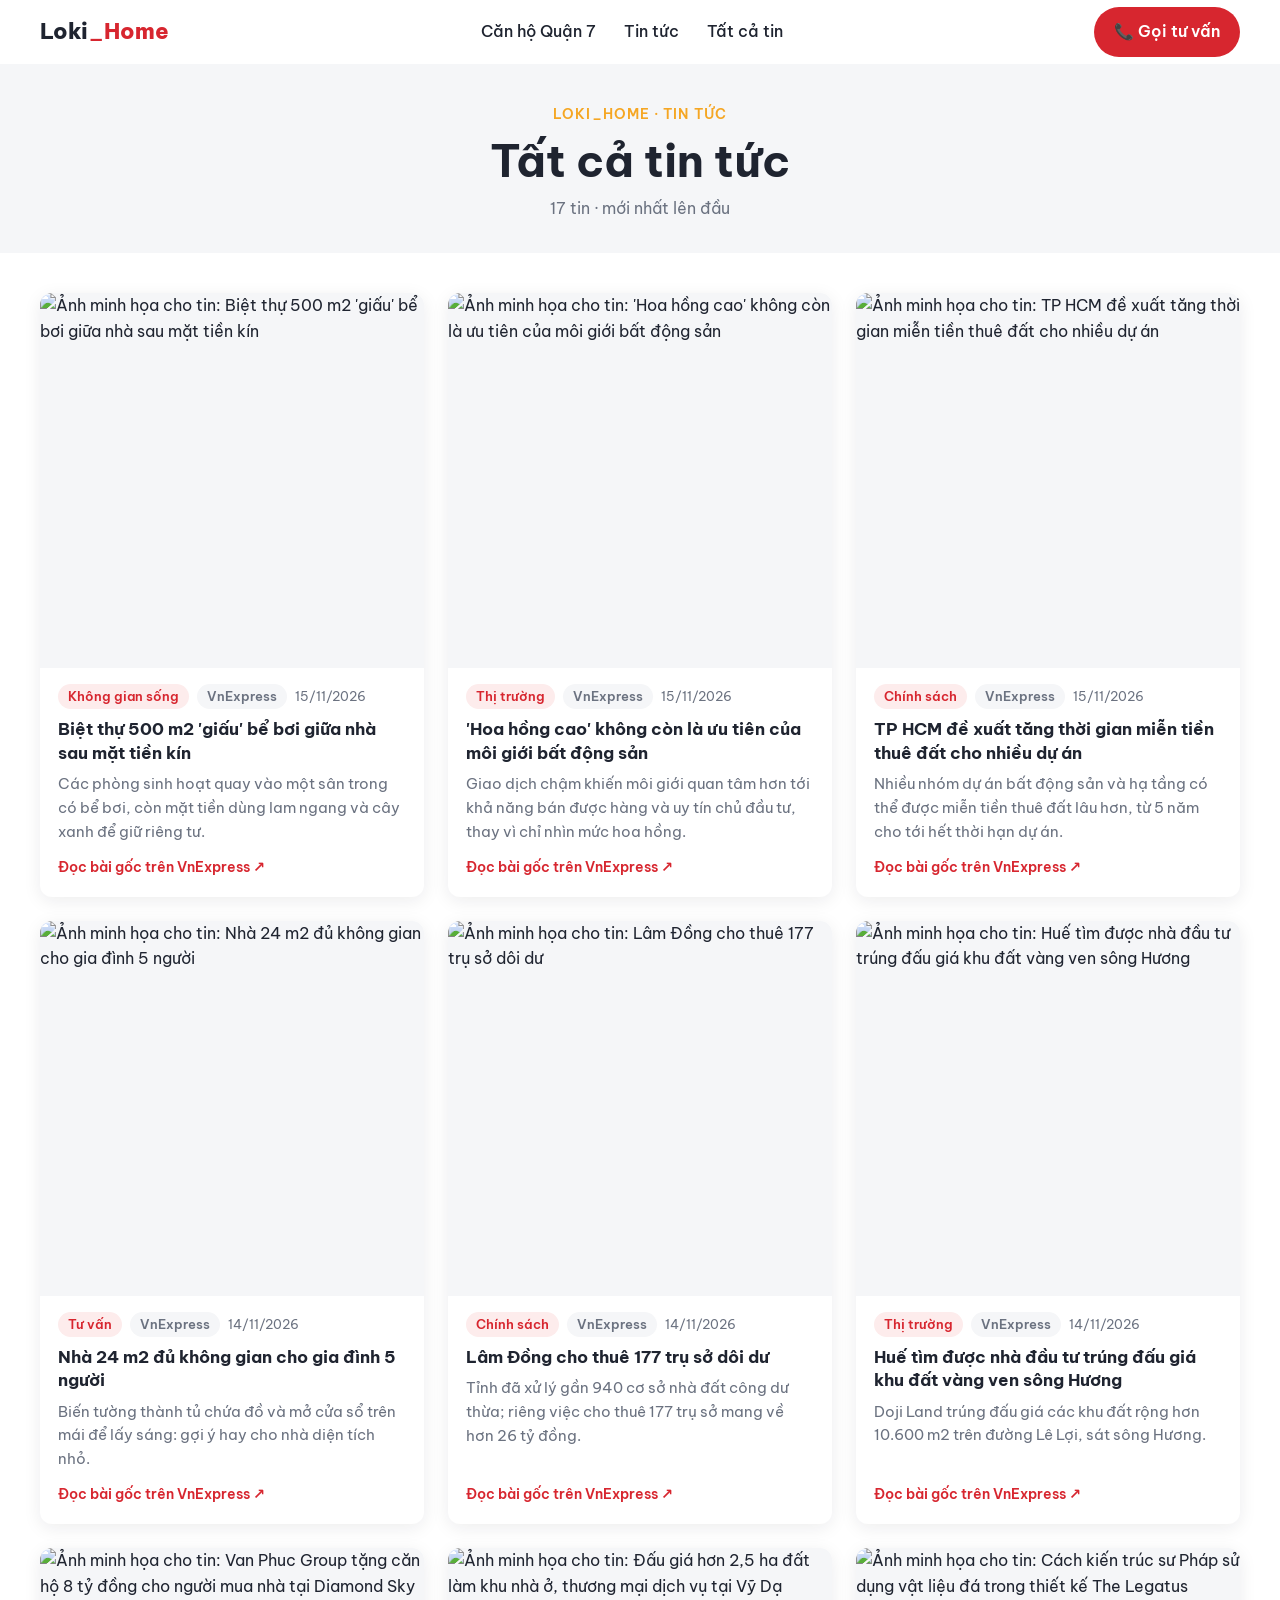
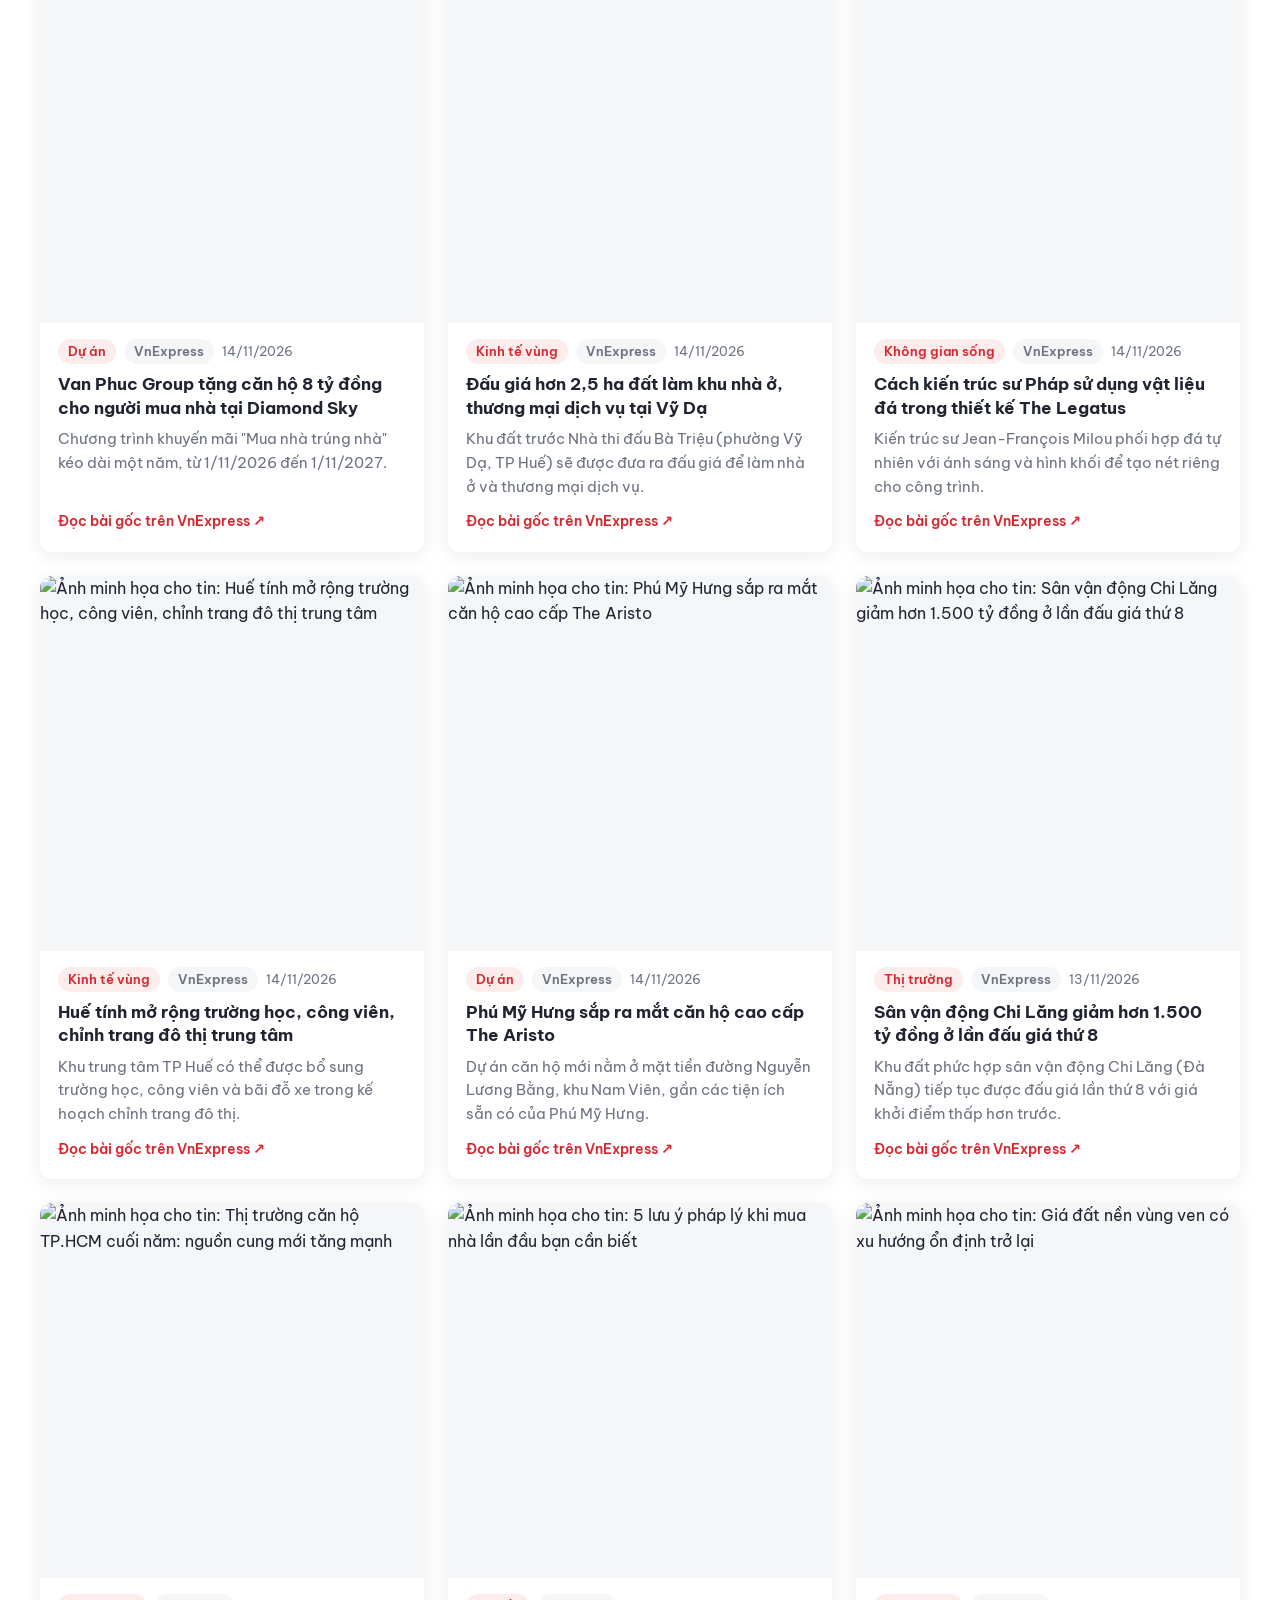
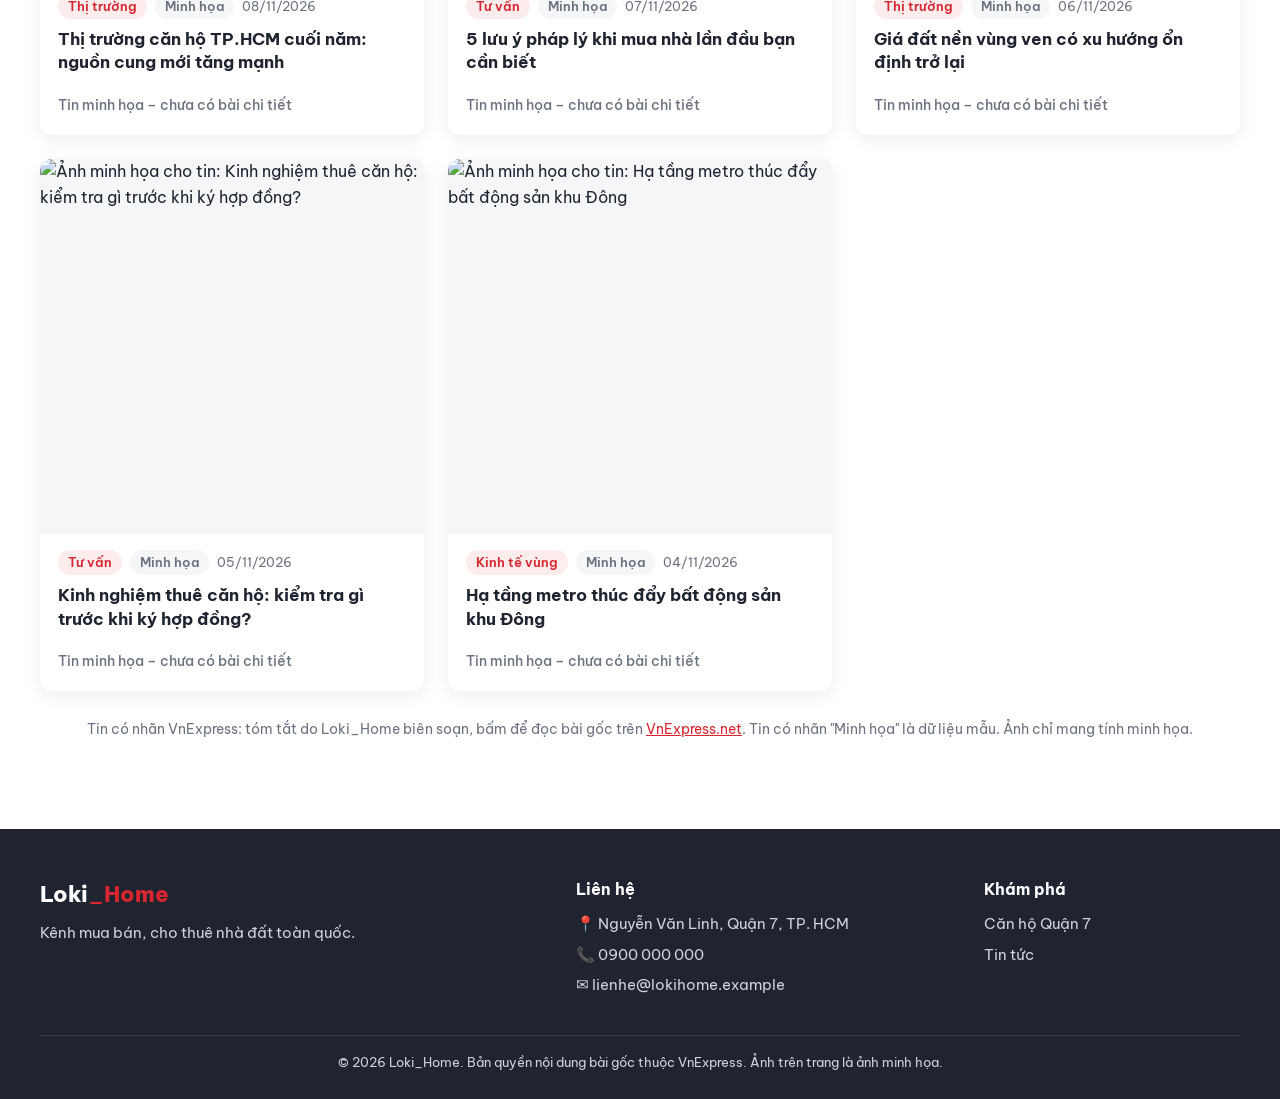
==== frontend/tat-ca-tin-tuc/index.html @ 8b5b444b "khởi tạo dự án Loki_Home: trang căn hộ Quận 7, tin tức, tất cả tin tức Co-Authored-By: Claude Opus 5" ====
<!DOCTYPE html>
<!--
  Trang "Tất cả tin tức" của Loki_Home: gộp 12 tin VnExpress (NEWS) và 5 tin minh họa của trang gốc (LOKI_NEWS)
  thành 1 danh sách, mới nhất lên đầu. Bố cục đơn giản: Header · Tiêu đề · Lưới tin · Footer.
  Dùng chung CSS với trang tin-tuc (../tin-tuc/css/style.css) để đồng bộ giao diện; css/style.css chỉ thêm phần riêng.
-->
<html lang="vi">
<head>
  <meta charset="UTF-8" />
  <meta name="viewport" content="width=device-width, initial-scale=1.0" />
  <title>Tất cả tin tức bất động sản | Loki_Home</title>
  <meta name="description" content="Toàn bộ tin tức bất động sản trên Loki_Home, xếp mới nhất lên đầu." />
  <link rel="preconnect" href="https://fonts.googleapis.com" />
  <link rel="preconnect" href="https://fonts.gstatic.com" crossorigin />
  <link href="https://fonts.googleapis.com/css2?family=Be+Vietnam+Pro:wght@400;500;600;700;800&display=swap" rel="stylesheet" />
  <link rel="stylesheet" href="../tin-tuc/css/style.css" />
  <link rel="stylesheet" href="css/style.css" />
</head>
<body>

  <!-- ===== HEADER: logo, menu sang các trang khác, nút Gọi ===== -->
  <header class="site-header" id="siteHeader">
    <div class="container header-inner">
      <a href="#dau-trang" class="logo">Loki<span>_Home</span></a>

      <nav class="nav" id="nav" aria-label="Menu chính">
        <a href="../can-ho-quan-7/index.html">Căn hộ Quận 7</a>
        <a href="../tin-tuc/index.html">Tin tức</a>
        <a href="#tat-ca">Tất cả tin</a>
      </nav>

      <a href="tel:0900000000" class="btn btn-primary header-cta">📞 Gọi tư vấn</a>

      <button class="menu-toggle" id="menuToggle" aria-label="Mở menu" aria-expanded="false" aria-controls="nav">
        <span></span><span></span><span></span>
      </button>
    </div>
  </header>

  <main>
    <!-- ===== TIÊU ĐỀ TRANG: ngắn gọn, có số tin để người xem biết trang có bao nhiêu bài ===== -->
    <section class="page-head" id="dau-trang">
      <div class="container">
        <p class="eyebrow">Loki_Home · Tin tức</p>
        <h1>Tất cả tin tức</h1>
        <p class="page-desc" id="newsCount">Đang tải tin…</p>
      </div>
    </section>

    <!-- ===== LƯỚI TIN: JS vẽ toàn bộ tin vào #allNews ===== -->
    <section class="section" id="tat-ca">
      <div class="container">
        <div class="news-grid" id="allNews"></div>
        <p class="source-note">Tin có nhãn VnExpress: tóm tắt do Loki_Home biên soạn, bấm để đọc bài gốc trên <a href="https://vnexpress.net/bat-dong-san" target="_blank" rel="noopener">VnExpress.net</a>. Tin có nhãn "Minh họa" là dữ liệu mẫu. Ảnh chỉ mang tính minh họa.</p>
      </div>
    </section>
  </main>

  <!-- ===== FOOTER ===== -->
  <footer class="site-footer">
    <div class="container footer-grid">
      <div>
        <a href="#dau-trang" class="logo logo-light">Loki<span>_Home</span></a>
        <p>Kênh mua bán, cho thuê nhà đất toàn quốc.</p>
      </div>
      <div>
        <h3>Liên hệ</h3>
        <p>📍 Nguyễn Văn Linh, Quận 7, TP. HCM</p>
        <p>📞 0900 000 000</p>
        <p>✉️ lienhe@lokihome.example</p>
      </div>
      <div>
        <h3>Khám phá</h3>
        <p><a href="../can-ho-quan-7/index.html">Căn hộ Quận 7</a></p>
        <p><a href="../tin-tuc/index.html">Tin tức</a></p>
      </div>
    </div>
    <p class="container footer-note">© 2026 Loki_Home. Bản quyền nội dung bài gốc thuộc VnExpress. Ảnh trên trang là ảnh minh họa.</p>
  </footer>

  <!-- Nạp dữ liệu trước, vì main.js cần NEWS, LOKI_NEWS và NEWS_CATEGORIES -->
  <script src="../../data/news.js"></script>
  <script src="js/main.js"></script>
</body>
</html>
---- frontend/tin-tuc/css/style.css ----
/*
  Giao diện trang Tin tức bất động sản – Loki_Home.
  Phần nền (biến màu, header, hero, form, footer) giống trang can-ho-quan-7 để hai trang đồng bộ thương hiệu;
  phần cuối tệp là style riêng cho thẻ tin (tin nổi bật, tin mới). Viết kiểu mobile-first.
*/

/* ===== Biến thương hiệu (theo CLAUDE.md dự án) ===== */
:root {
  --primary: #d7262f;
  --primary-dark: #b01c24;
  --accent: #f5a623;
  --ink: #1f2430;
  --muted: #6b7280;
  --line: #e7e9ee;
  --bg: #ffffff;
  --bg-alt: #f5f6f8;
  --radius: 12px;
  --shadow: 0 4px 18px rgba(20, 24, 40, .08);
  --header-h: 64px;
}

/* ===== Reset cơ bản: bỏ khoảng cách mặc định để các trình duyệt hiển thị giống nhau ===== */
* { box-sizing: border-box; margin: 0; padding: 0; }
html { scroll-behavior: smooth; scroll-padding-top: var(--header-h); } /* chừa chỗ cho header dính khi cuộn tới khu vực */
body { font-family: "Be Vietnam Pro", system-ui, sans-serif; color: var(--ink); background: var(--bg); line-height: 1.6; overflow-x: hidden; }
a { color: inherit; text-decoration: none; }
img { display: block; max-width: 100%; }
button, input, select { font: inherit; }
.container { width: min(1200px, 100% - 32px); margin-inline: auto; } /* luôn chừa 16px mỗi bên trên điện thoại */

/* ===== Nút bấm dùng chung ===== */
.btn { display: inline-flex; align-items: center; justify-content: center; gap: 6px; padding: 10px 18px; border-radius: 999px; border: 2px solid transparent; font-weight: 600; cursor: pointer; transition: background .2s, transform .2s, color .2s; }
.btn:hover { transform: translateY(-2px); }
.btn-primary { background: var(--primary); color: #fff; }
.btn-primary:hover { background: var(--primary-dark); }
.btn-outline { border-color: #fff; color: #fff; }
.btn-outline:hover { background: #fff; color: var(--ink); }
.btn-light { background: #fff; color: var(--primary); }
.btn-lg { padding: 14px 26px; font-size: 1.05rem; }
.btn-block { width: 100%; }
.btn:focus-visible, a:focus-visible, input:focus-visible, select:focus-visible { outline: 3px solid var(--accent); outline-offset: 2px; }

/* ===== 1. Header ===== */
.site-header { position: fixed; inset: 0 0 auto; z-index: 50; height: var(--header-h); background: rgba(255,255,255,.95); transition: box-shadow .3s; }
.site-header.scrolled { box-shadow: var(--shadow); } /* JS thêm class này khi cuộn xuống */
.header-inner { height: 100%; display: flex; align-items: center; justify-content: space-between; gap: 16px; }
.logo { font-size: 1.4rem; font-weight: 800; color: var(--ink); }
.logo span { color: var(--primary); }
.header-cta { display: none; } /* ẩn trên điện thoại cho gọn, hiện lại ở màn lớn */

/* Menu trên điện thoại: trượt xuống dưới header khi mở */
.nav { position: absolute; top: var(--header-h); left: 0; right: 0; background: #fff; display: flex; flex-direction: column; padding: 8px 16px 16px; box-shadow: var(--shadow); transform: translateY(-120%); visibility: hidden; transition: transform .3s, visibility .3s; }
.nav.open { transform: translateY(0); visibility: visible; }
.nav a { padding: 12px 4px; border-bottom: 1px solid var(--line); font-weight: 500; }
.nav a:hover { color: var(--primary); }

/* Nút ☰: 3 gạch biến thành dấu ✕ khi menu mở */
.menu-toggle { width: 44px; height: 44px; display: flex; flex-direction: column; justify-content: center; gap: 5px; padding: 10px; background: none; border: 0; cursor: pointer; }
.menu-toggle span { height: 2px; background: var(--ink); border-radius: 2px; transition: transform .3s, opacity .3s; }
.menu-toggle[aria-expanded="true"] span:nth-child(1) { transform: translateY(7px) rotate(45deg); }
.menu-toggle[aria-expanded="true"] span:nth-child(2) { opacity: 0; }
.menu-toggle[aria-expanded="true"] span:nth-child(3) { transform: translateY(-7px) rotate(-45deg); }

/* ===== 2. Hero ===== */
.hero {
  min-height: 100svh; display: flex; align-items: center; padding: calc(var(--header-h) + 40px) 0 60px; color: #fff;
  /* Lớp phủ tối giúp chữ trắng đọc rõ trên ảnh nền */
  background: linear-gradient(100deg, rgba(20,24,40,.85), rgba(20,24,40,.35)), url("https://images.unsplash.com/photo-1545324418-cc1a3fa10c00?w=1600&q=70") center / cover no-repeat, var(--ink);
}
.hero-content { max-width: 720px; margin-left: max(16px, (100% - 1200px) / 2); }
.eyebrow { font-size: .85rem; font-weight: 600; letter-spacing: .08em; text-transform: uppercase; color: var(--accent); margin-bottom: 8px; }
.hero h1 { font-size: clamp(2.2rem, 7vw, 4rem); line-height: 1.15; font-weight: 800; margin-bottom: 16px; }
.hero h1 span { color: var(--accent); }
.hero-desc { font-size: 1.1rem; opacity: .9; margin-bottom: 12px; }
.hero-price { font-size: 1.2rem; margin-bottom: 24px; }
.hero-price strong { font-size: 1.6rem; color: var(--accent); }
.hero-actions { display: flex; flex-wrap: wrap; gap: 12px; }

/* ===== Khung section dùng chung ===== */
.section { padding: 64px 0; }
.section-alt { background: var(--bg-alt); }
.section-head { text-align: center; max-width: 640px; margin: 0 auto 40px; }
.section-head h2 { font-size: clamp(1.6rem, 4.5vw, 2.4rem); line-height: 1.25; }

/* ===== 3. Nổi bật ===== */
.stats { display: grid; grid-template-columns: repeat(2, 1fr); gap: 16px; }
.stat { background: #fff; border: 1px solid var(--line); border-radius: var(--radius); padding: 20px 16px; text-align: center; box-shadow: var(--shadow); }
.stat-num { font-size: clamp(1.8rem, 6vw, 2.6rem); font-weight: 800; color: var(--primary); line-height: 1.1; }
.stat-num small { font-size: .45em; font-weight: 600; color: var(--muted); }
.stat-label { font-size: .92rem; color: var(--muted); margin-top: 8px; }

/* ===== 4. Tiện ích ===== */
.features { display: grid; grid-template-columns: 1fr; gap: 16px; }
.feature { background: #fff; border-radius: var(--radius); padding: 24px; box-shadow: var(--shadow); transition: transform .25s, box-shadow .25s; }
.feature:hover { transform: translateY(-4px); box-shadow: 0 10px 28px rgba(20,24,40,.12); }
.feature-icon { display: grid; place-items: center; width: 52px; height: 52px; border-radius: 50%; background: #fdecec; font-size: 1.6rem; margin-bottom: 14px; }
.feature h3 { font-size: 1.15rem; margin-bottom: 6px; }
.feature p { color: var(--muted); }

/* ===== 5. Liên hệ ===== */
.cta { background: linear-gradient(135deg, var(--primary), var(--primary-dark)); color: #fff; }
.cta .eyebrow { color: #ffe1a8; }
.cta-grid { display: grid; gap: 32px; align-items: center; }
.cta-text h2 { font-size: clamp(1.6rem, 4.5vw, 2.4rem); line-height: 1.25; margin-bottom: 12px; }
.cta-text p { opacity: .92; }
.quick-contact { display: flex; flex-wrap: wrap; gap: 12px; margin-top: 20px; }

.lead-form { background: #fff; color: var(--ink); border-radius: var(--radius); padding: 24px; box-shadow: 0 12px 32px rgba(0,0,0,.18); }
.field { margin-bottom: 14px; }
.field label { display: block; font-weight: 600; font-size: .95rem; margin-bottom: 6px; }
.field input, .field select { width: 100%; padding: 12px 14px; border: 1.5px solid var(--line); border-radius: 8px; background: #fff; color: var(--ink); transition: border-color .2s; }
.field input:focus, .field select:focus { border-color: var(--primary); outline: none; }
.field.invalid input { border-color: var(--primary); background: #fff6f6; } /* JS thêm class invalid khi ô bị lỗi */
.error { color: var(--primary); font-size: .85rem; min-height: 1.2em; margin-top: 4px; }
.form-note { font-size: .8rem; color: var(--muted); text-align: center; margin-top: 10px; }

/* ===== 6. Footer ===== */
.site-footer { background: var(--ink); color: #cfd3dc; padding: 48px 0 20px; font-size: .95rem; }
.footer-grid { display: grid; gap: 24px; }
.site-footer h3 { color: #fff; font-size: 1rem; margin-bottom: 10px; }
.site-footer p { margin-bottom: 6px; }
.site-footer a:hover { color: #fff; }
.logo-light { color: #fff; display: inline-block; margin-bottom: 8px; }
.footer-note { border-top: 1px solid rgba(255,255,255,.12); margin-top: 32px; padding-top: 16px; font-size: .82rem; text-align: center; }

/* ===== Toast thông báo ===== */
.toast { position: fixed; left: 50%; bottom: 24px; transform: translate(-50%, 150%); background: var(--ink); color: #fff; padding: 12px 20px; border-radius: 10px; box-shadow: var(--shadow); z-index: 100; max-width: calc(100% - 32px); text-align: center; visibility: hidden; transition: transform .3s, visibility .3s; } /* visibility: ẩn hẳn khi không dùng, tránh lộ mép dưới màn hình */
.toast.show { transform: translate(-50%, 0); visibility: visible; }

/* ===== Hiệu ứng hiện dần: JS thêm class .visible khi phần tử lọt vào màn hình ===== */
.reveal { opacity: 0; transform: translateY(24px); transition: opacity .6s ease, transform .6s ease; }
.reveal.visible { opacity: 1; transform: none; }
/* Tôn trọng người dùng tắt hiệu ứng chuyển động trong cài đặt máy */
@media (prefers-reduced-motion: reduce) {
  html { scroll-behavior: auto; }
  .reveal { opacity: 1; transform: none; transition: none; }
}

/* ===== Màn hình vừa (tablet ≥ 768px) ===== */
@media (min-width: 768px) {
  .stats { grid-template-columns: repeat(4, 1fr); }
  .features { grid-template-columns: repeat(2, 1fr); }
  .footer-grid { grid-template-columns: 2fr 1.5fr 1fr; }
  .section { padding: 88px 0; }
}

/* ===== Màn hình lớn (desktop ≥ 1024px): menu hiện ngang, bỏ nút ☰ ===== */
@media (min-width: 1024px) {
  .menu-toggle { display: none; }
  .header-cta { display: inline-flex; }
  .nav { position: static; flex-direction: row; gap: 28px; padding: 0; box-shadow: none; background: none; transform: none; visibility: visible; }
  .nav a { border: 0; padding: 0; }
  .features { grid-template-columns: repeat(3, 1fr); }
  .cta-grid { grid-template-columns: 1.1fr 1fr; gap: 56px; }
}

/* =====================================================================
   PHẦN RIÊNG CỦA TRANG TIN TỨC
   ===================================================================== */

/* Hero trang tin thấp hơn trang dự án, để người xem thấy ngay tin bên dưới */
.hero { min-height: 72svh; }

/* ===== Nhãn chuyên mục + ngày đăng (dùng chung cho mọi thẻ tin) ===== */
.news-meta { display: flex; flex-wrap: wrap; align-items: center; gap: 8px; font-size: .82rem; color: var(--muted); margin-bottom: 8px; }
.news-tag { background: #fdecec; color: var(--primary); font-weight: 600; padding: 2px 10px; border-radius: 999px; }

/* ===== Thẻ tin: cả thẻ là 1 link sang bài gốc, để trên điện thoại bấm chỗ nào cũng được ===== */
.news-card { display: flex; flex-direction: column; background: #fff; border-radius: var(--radius); overflow: hidden; box-shadow: var(--shadow); transition: transform .25s, box-shadow .25s; }
.news-card:hover { transform: translateY(-4px); box-shadow: 0 10px 28px rgba(20,24,40,.12); }
.news-card img { width: 100%; aspect-ratio: 16 / 10; object-fit: cover; background: var(--bg-alt); } /* aspect-ratio giữ chỗ cho ảnh → trang không bị giật khi ảnh tải xong */
.news-body { display: flex; flex-direction: column; flex: 1; padding: 16px 18px 18px; }
.news-body h3 { font-size: 1.05rem; line-height: 1.4; margin-bottom: 8px; }
.news-card:hover h3 { color: var(--primary); }
.news-body p { color: var(--muted); font-size: .93rem; flex: 1; }
.news-more { margin-top: 12px; font-weight: 600; font-size: .9rem; color: var(--primary); }

/* Tin nổi bật: chữ to hơn một chút */
.news-card.is-featured h3 { font-size: 1.2rem; }

/* ===== Lưới tin ===== */
.featured-grid, .news-grid { display: grid; grid-template-columns: 1fr; gap: 20px; }
.source-note { margin-top: 28px; text-align: center; font-size: .85rem; color: var(--muted); }
.source-note a { color: var(--primary); text-decoration: underline; }

/* Thẻ chuyên mục là link (thẻ <a>) → hiện số tin để người xem biết chủ đề nào có nhiều tin */
.feature-count { display: inline-block; margin-top: 10px; font-size: .85rem; font-weight: 600; color: var(--primary); }

/* ===== Tablet ≥ 768px: 2 cột ===== */
@media (min-width: 768px) {
  .featured-grid, .news-grid { grid-template-columns: repeat(2, 1fr); }
}

/* ===== Desktop ≥ 1024px: 3 cột ===== */
@media (min-width: 1024px) {
  .featured-grid, .news-grid { grid-template-columns: repeat(3, 1fr); gap: 24px; }
}
---- frontend/tat-ca-tin-tuc/css/style.css ----
/*
  Phần giao diện RIÊNG của trang "Tất cả tin tức".
  Phần chung (màu, header, thẻ tin, footer) đã có ở ../tin-tuc/css/style.css, nạp trước tệp này.
*/

/* Khung tiêu đề trang: thay cho hero lớn vì trang này chỉ cần đi thẳng vào danh sách tin.
   padding-top chừa chỗ cho header dính (fixed) để tiêu đề không bị che. */
.page-head { padding: calc(var(--header-h) + 40px) 0 8px; text-align: center; background: var(--bg-alt); padding-bottom: 32px; }
.page-head h1 { font-size: clamp(1.8rem, 6vw, 2.8rem); line-height: 1.2; }
.page-desc { color: var(--muted); margin-top: 8px; }

/* Tin minh họa không có bài gốc → thẻ là <article> chứ không phải link, nên bỏ hiệu ứng nổi lên khi rê chuột */
article.news-card:hover { transform: none; box-shadow: var(--shadow); }
article.news-card:hover h3 { color: inherit; }
.news-more.is-muted { color: var(--muted); font-weight: 500; }

/* Nhãn nguồn tin: xám nhạt để phân biệt với nhãn chuyên mục màu đỏ */
.news-source { background: var(--bg-alt); color: var(--muted); font-weight: 600; padding: 2px 10px; border-radius: 999px; }

/* Trang ngắn: giảm khoảng trống trên lưới tin */
#tat-ca { padding-top: 40px; }
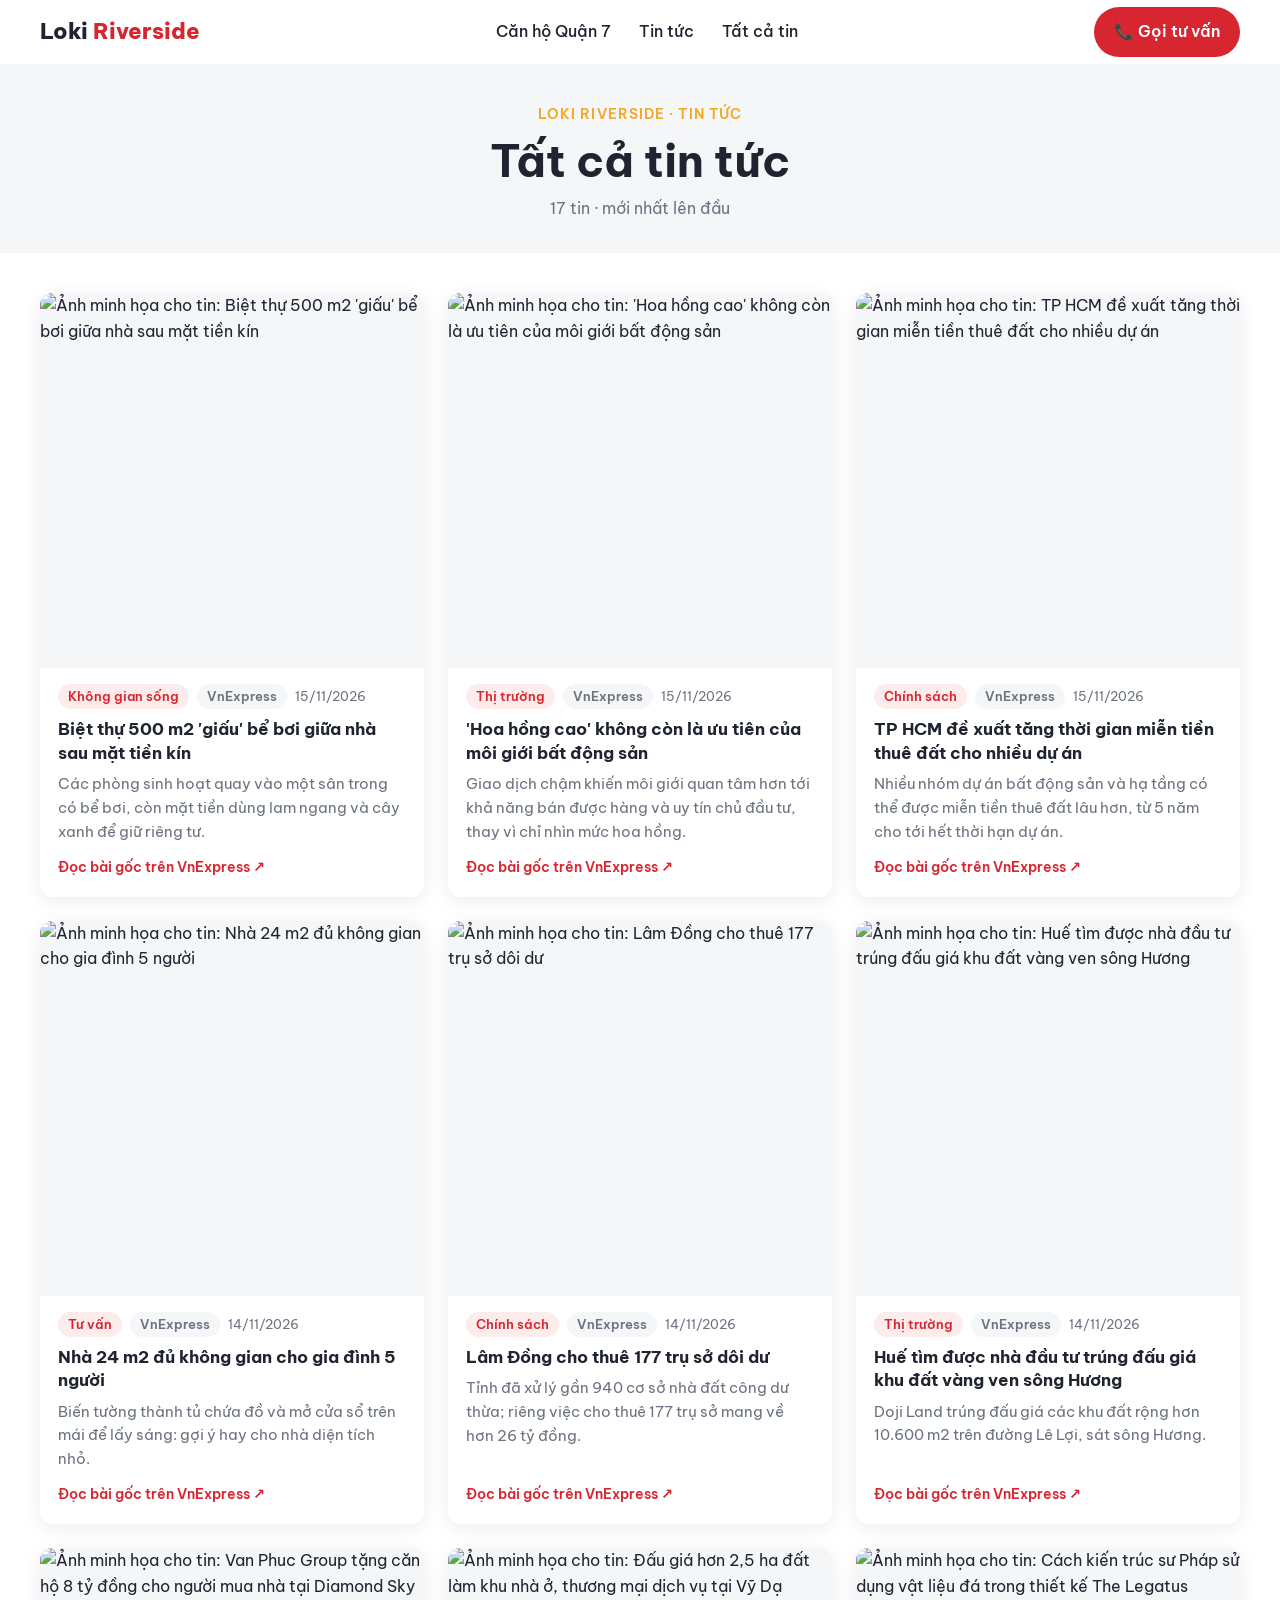
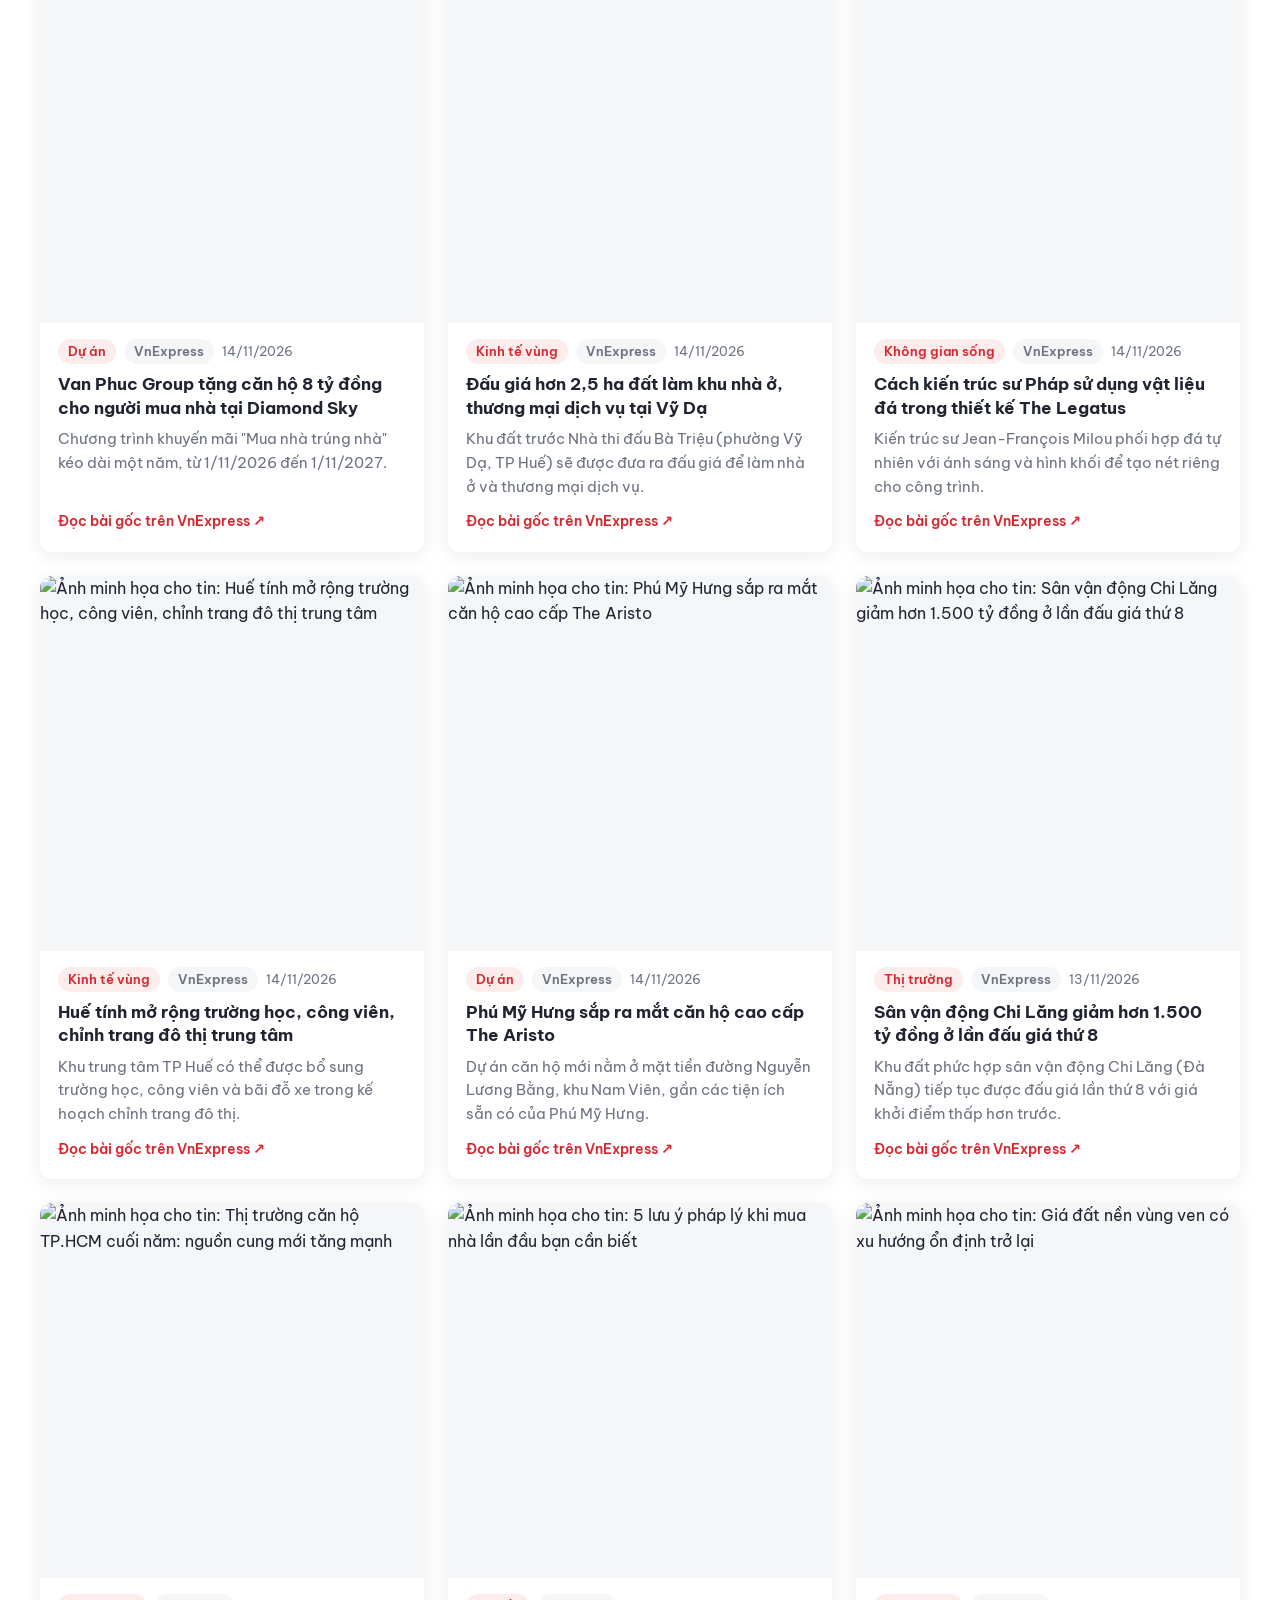
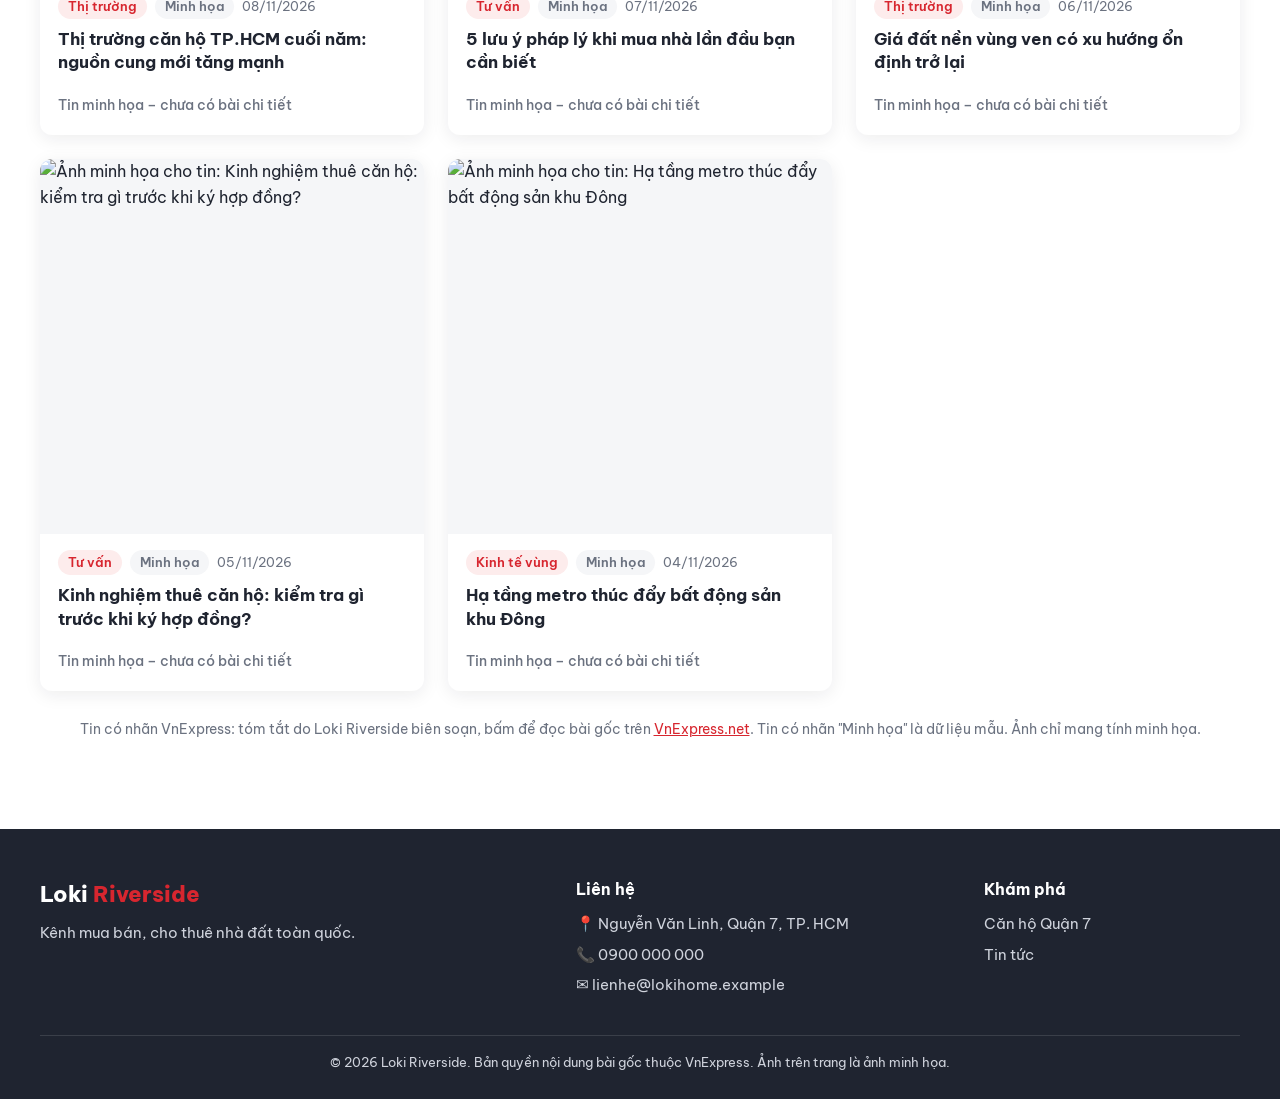
==== commit 7902cdfd: "đổi tên thương hiệu Loki_Home thành Loki Riverside Co-Authored-By: Claude Opus 5.5 <noreply@anthropi" ====
--- a/frontend/tat-ca-tin-tuc/index.html
+++ b/frontend/tat-ca-tin-tuc/index.html
@@ -1,6 +1,6 @@
 <!DOCTYPE html>
 <!--
-  Trang "Tất cả tin tức" của Loki_Home: gộp 12 tin VnExpress (NEWS) và 5 tin minh họa của trang gốc (LOKI_NEWS)
+  Trang "Tất cả tin tức" của Loki Riverside: gộp 12 tin VnExpress (NEWS) và 5 tin minh họa của trang gốc (LOKI_NEWS)
   thành 1 danh sách, mới nhất lên đầu. Bố cục đơn giản: Header · Tiêu đề · Lưới tin · Footer.
   Dùng chung CSS với trang tin-tuc (../tin-tuc/css/style.css) để đồng bộ giao diện; css/style.css chỉ thêm phần riêng.
 -->
@@ -8,8 +8,8 @@
 <head>
   <meta charset="UTF-8" />
   <meta name="viewport" content="width=device-width, initial-scale=1.0" />
-  <title>Tất cả tin tức bất động sản | Loki_Home</title>
-  <meta name="description" content="Toàn bộ tin tức bất động sản trên Loki_Home, xếp mới nhất lên đầu." />
+  <title>Tất cả tin tức bất động sản | Loki Riverside</title>
+  <meta name="description" content="Toàn bộ tin tức bất động sản trên Loki Riverside, xếp mới nhất lên đầu." />
   <link rel="preconnect" href="https://fonts.googleapis.com" />
   <link rel="preconnect" href="https://fonts.gstatic.com" crossorigin />
   <link href="https://fonts.googleapis.com/css2?family=Be+Vietnam+Pro:wght@400;500;600;700;800&display=swap" rel="stylesheet" />
@@ -21,7 +21,7 @@
   <!-- ===== HEADER: logo, menu sang các trang khác, nút Gọi ===== -->
   <header class="site-header" id="siteHeader">
     <div class="container header-inner">
-      <a href="#dau-trang" class="logo">Loki<span>_Home</span></a>
+      <a href="#dau-trang" class="logo">Loki <span>Riverside</span></a>
 
       <nav class="nav" id="nav" aria-label="Menu chính">
         <a href="../can-ho-quan-7/index.html">Căn hộ Quận 7</a>
@@ -41,7 +41,7 @@
     <!-- ===== TIÊU ĐỀ TRANG: ngắn gọn, có số tin để người xem biết trang có bao nhiêu bài ===== -->
     <section class="page-head" id="dau-trang">
       <div class="container">
-        <p class="eyebrow">Loki_Home · Tin tức</p>
+        <p class="eyebrow">Loki Riverside · Tin tức</p>
         <h1>Tất cả tin tức</h1>
         <p class="page-desc" id="newsCount">Đang tải tin…</p>
       </div>
@@ -51,7 +51,7 @@
     <section class="section" id="tat-ca">
       <div class="container">
         <div class="news-grid" id="allNews"></div>
-        <p class="source-note">Tin có nhãn VnExpress: tóm tắt do Loki_Home biên soạn, bấm để đọc bài gốc trên <a href="https://vnexpress.net/bat-dong-san" target="_blank" rel="noopener">VnExpress.net</a>. Tin có nhãn "Minh họa" là dữ liệu mẫu. Ảnh chỉ mang tính minh họa.</p>
+        <p class="source-note">Tin có nhãn VnExpress: tóm tắt do Loki Riverside biên soạn, bấm để đọc bài gốc trên <a href="https://vnexpress.net/bat-dong-san" target="_blank" rel="noopener">VnExpress.net</a>. Tin có nhãn "Minh họa" là dữ liệu mẫu. Ảnh chỉ mang tính minh họa.</p>
       </div>
     </section>
   </main>
@@ -60,7 +60,7 @@
   <footer class="site-footer">
     <div class="container footer-grid">
       <div>
-        <a href="#dau-trang" class="logo logo-light">Loki<span>_Home</span></a>
+        <a href="#dau-trang" class="logo logo-light">Loki <span>Riverside</span></a>
         <p>Kênh mua bán, cho thuê nhà đất toàn quốc.</p>
       </div>
       <div>
@@ -75,7 +75,7 @@
         <p><a href="../tin-tuc/index.html">Tin tức</a></p>
       </div>
     </div>
-    <p class="container footer-note">© 2026 Loki_Home. Bản quyền nội dung bài gốc thuộc VnExpress. Ảnh trên trang là ảnh minh họa.</p>
+    <p class="container footer-note">© 2026 Loki Riverside. Bản quyền nội dung bài gốc thuộc VnExpress. Ảnh trên trang là ảnh minh họa.</p>
   </footer>
 
   <!-- Nạp dữ liệu trước, vì main.js cần NEWS, LOKI_NEWS và NEWS_CATEGORIES -->
--- a/frontend/tin-tuc/css/style.css
+++ b/frontend/tin-tuc/css/style.css
@@ -1,5 +1,5 @@
 /*
-  Giao diện trang Tin tức bất động sản – Loki_Home.
+  Giao diện trang Tin tức bất động sản – Loki Riverside.
   Phần nền (biến màu, header, hero, form, footer) giống trang can-ho-quan-7 để hai trang đồng bộ thương hiệu;
   phần cuối tệp là style riêng cho thẻ tin (tin nổi bật, tin mới). Viết kiểu mobile-first.
 */
